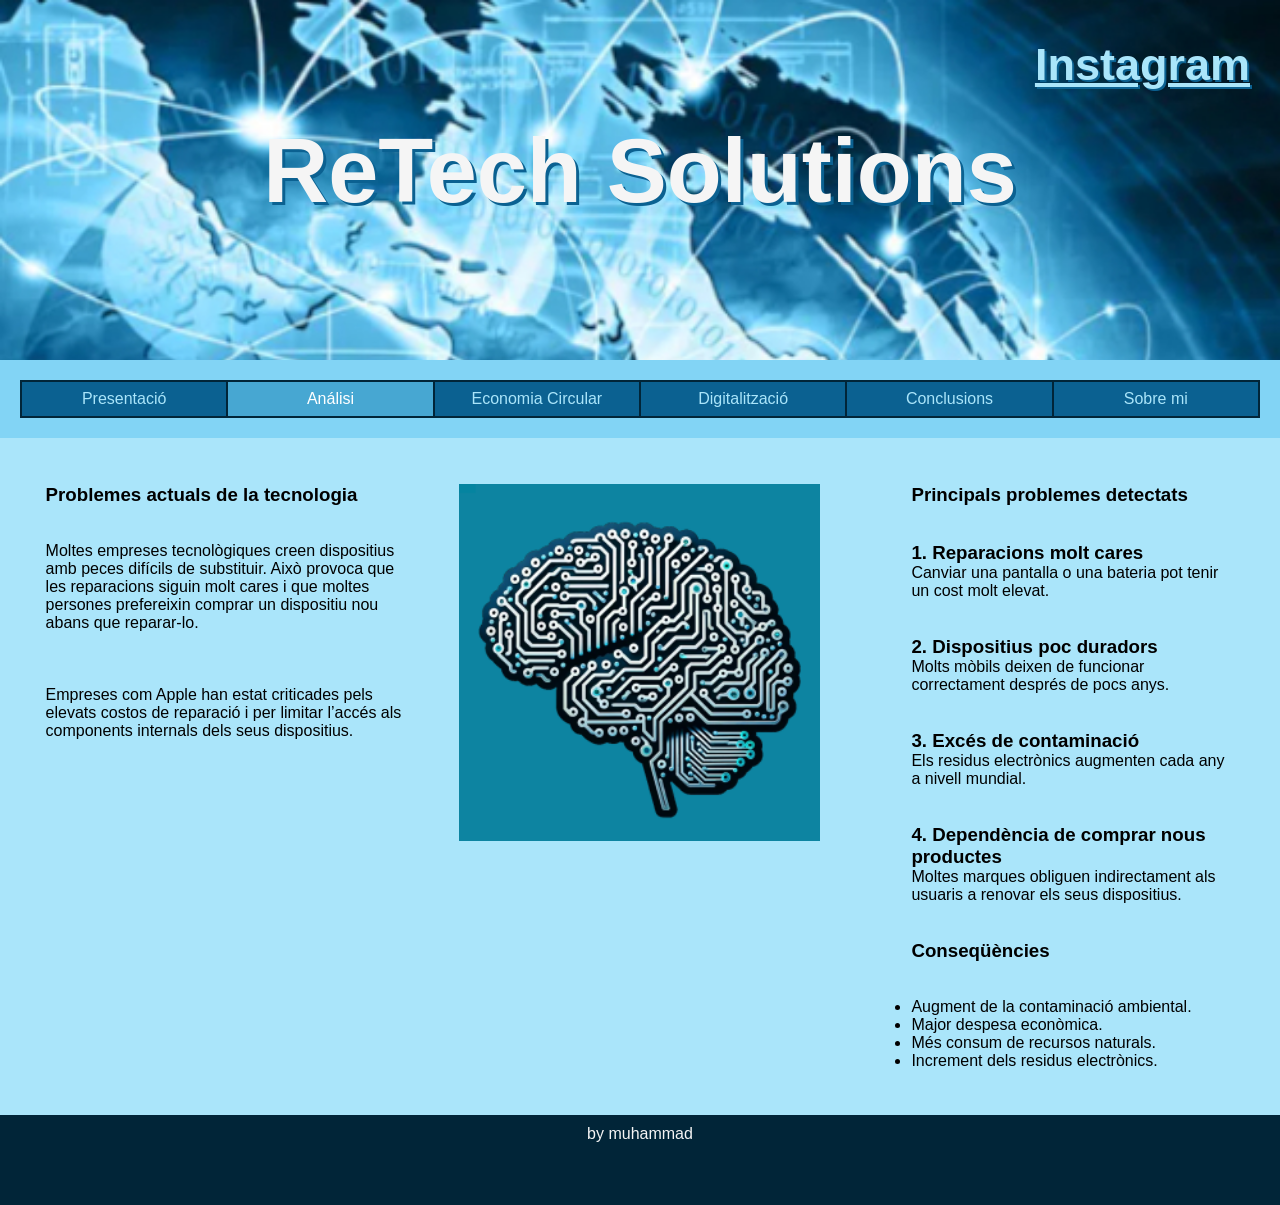
==== analisi.html @ c924d828 "economia-circular" ====
<!DOCTYPE html>
<html lang="ca">

<head>
	<title>ReTech Solutions</title>
	<meta charset="utf-8">
	<meta name="viewport" content="width=device-width, initial-scale=1">
	<link href="css/estils.css" type="text/css" rel="stylesheet">
</head>

<body>

	<header>
		<h4><a href="https://www.instagram.com/ins_eugeni/" target="_blank">Instagram</a></h4>
		<h2>ReTech Solutions</h2>
	</header>

	<section>

		<nav>
			<ul>
				<li><a href="index.html">Presentació</a></li>
				<li><a class="active" href="analisi.html">Análisi</a></li>
				<li><a href="economia-circular.html">Economia Circular</a></li>
				<li><a href="digitalitzacio.html">Digitalització</a></li>
				<li><a href="conclusions.html">Conclusions</a></li>
				<li><a href="sobremi.html">Sobre mi</a></li>
			</ul>
		</nav>

		<article>

			<!--INICI CONTINGUT PÀGINA-->
			<div class="fila">
				<div class="columna">
					<h3>Problemes actuals de la tecnologia</h3><br><br>
					<p>Moltes empreses tecnològiques creen dispositius amb peces difícils de substituir. Això provoca que les reparacions siguin molt cares i que moltes persones prefereixin comprar un dispositiu nou abans que reparar-lo.</p><br><br><br>

					<p>Empreses com Apple han estat criticades pels elevats costos de reparació i per limitar l’accés als components internals dels seus dispositius.</p>
				</div>
				<div class="columna">
					<img src="img/IA.png" alt="Inteligència Artificial">
				</div>
				<div class="columna">
					<ul>
						<h3>Principals problemes detectats</h3><br><br>
						<h3>1. Reparacions molt cares</h3>
						<p>Canviar una pantalla o una bateria pot tenir un cost molt elevat.</p>
						<br><br><h3>2. Dispositius poc duradors</h3>
						<p>Molts mòbils deixen de funcionar correctament després de pocs anys.</p>
						<br><br><h3>3. Excés de contaminació</h3>
						<p>Els residus electrònics augmenten cada any a nivell mundial.</p>
						<br><br><h3>4. Dependència de comprar nous productes</h3>
						<p>Moltes marques obliguen indirectament als usuaris a renovar els seus dispositius.</p>
						<br><br><h3>Conseqüències</h3><br><br>
						<li>Augment de la contaminació ambiental.</li>
						<li>Major despesa econòmica.</li>
						<li>Més consum de recursos naturals.</li>
						<li>Increment dels residus electrònics.</li>
					</ul>
				</div>
			</div>
			<!--FINAL CONTINGUT PÀGINA-->

		</article>

	</section>

	<footer>
		<p>by muhammad</p>
	</footer>

</body>

</html>
---- css/estils.css ----
/* https://coolors.co/image-picker
CSS HEX 
--lapis-lazuli: #0B6191ff;
--picton-blue: #47A7D2ff;
--non-photo-blue: #AAE5FAff;
--pale-azure: #82D4F5ff;
--prussian-blue: #012538ff;*/
* {
  box-sizing: border-box;
  margin: 0;
}
body {
  font-family: Arial, Helvetica, sans-serif;
}

/* Style the header */
header {
  background-color: #012538;
  background-image: url(background.jpg);
  background-size: cover;
  padding: 30px;
  text-align: center;
  font-size: 35px;
  color: whitesmoke;
  height: 40vh;
}
header h2 {
  margin-top: 10vh;
  font-size: 10vh;
  text-shadow: 3px 3px #0B6191;
}
header h4 {
  margin-top: 1vh;
  font-size: 5vh;
  text-shadow: 2px 2px #0B6191;
  float: right;
}
header h4 a {
  color: #AAE5FA;
}

/* Navigation */
nav {
  background: #82D4F5;
  padding: 20px;
}
nav ul {
  list-style-type: none;
  margin: 0;
  padding: 0;
  width: 100%;
  background-color: #0B6191;
  border: 1px solid #012538;
  display: flex;
  justify-content: center;
}
nav ul li {
  text-align: center;
  border: 1px solid #012538;
  width: 20%;
}
nav ul li a {
  display: block;
  color: #AAE5FA;
  padding: 8px 16px;
  text-decoration: none;
}
nav ul li a.active {
  background-color: #47A7D2;
  color: white;
}
nav ul li a:hover:not(.active) {
  background-color: #012538;
  color: white;
}

/* Article section */
article {
  padding: 20px;
  background-color: #AAE5FA;
  display: table;
  width: 100%;
}
article h2 {
  margin: 3vh;
}
article img {
  width: 100%;
}

.fila {
  width: 100%;
  display: flex;
  flex-wrap: wrap;
}
.columna {
  width: 33.3%;
  display: table;
  padding: 2vw;
}

/* Footer */
footer {
  background-color: #012538;
  padding: 10px;
  text-align: center;
  color: whitesmoke;
  height: 7vw;
}

fieldset {
  margin-top: 10px;
  box-shadow: 3px 5px 4px 5px #012538;
}

/* Responsive design */
@media (max-width: 600px) {
  header {
    padding: 10px;
    text-align: center;
    font-size: 1.5em;
    color: #AAE5FA;
    height: 20vh;
  }

  header h2 {
    margin-top: 3vh;
    font-size: 15vh;
    text-shadow: 1px 1px #012538;
  }

  header h4 {
    margin-top: 1vh;
    font-size: 5vh;
    text-shadow: 1px 1px #012538;
  }
}
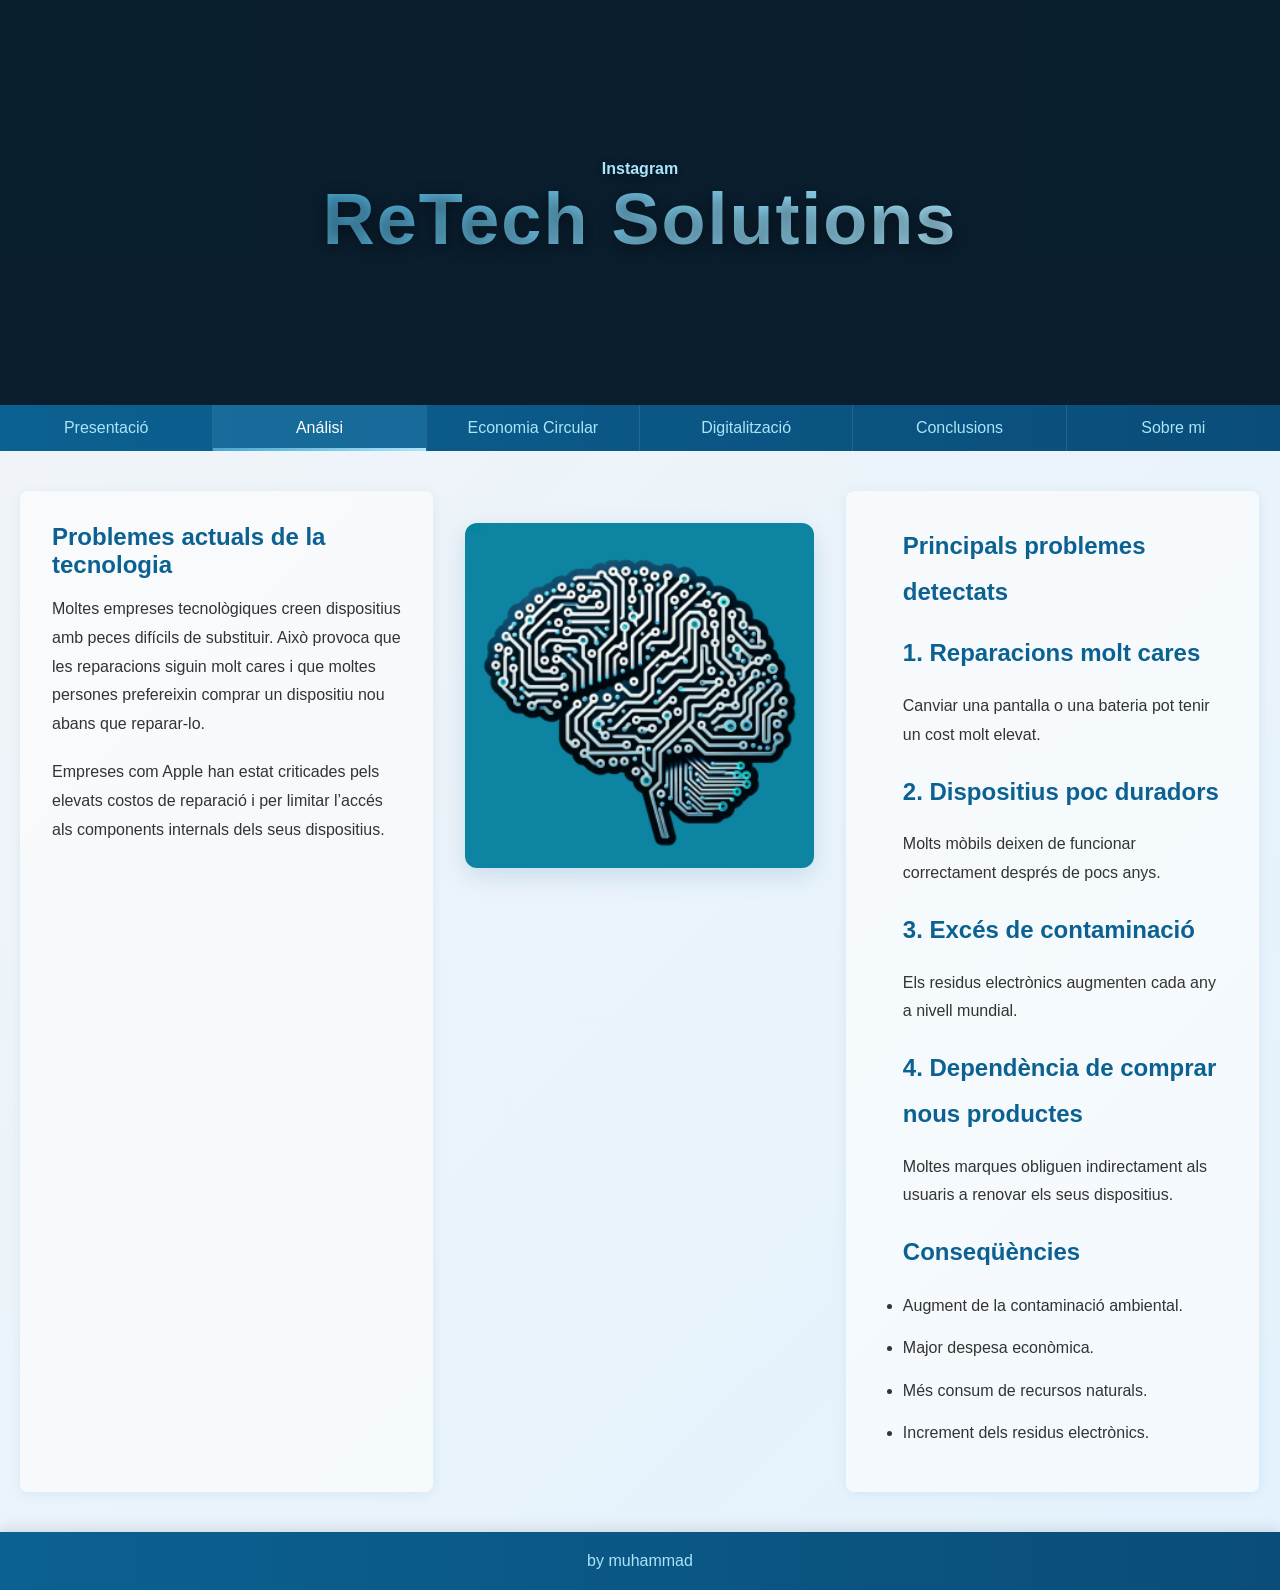
==== commit 1b168593: "final dijous" ====
--- a/analisi.html
+++ b/analisi.html
@@ -1,75 +1,75 @@
-<!DOCTYPE html>
-<html lang="ca">
-
-<head>
-	<title>ReTech Solutions</title>
-	<meta charset="utf-8">
-	<meta name="viewport" content="width=device-width, initial-scale=1">
-	<link href="css/estils.css" type="text/css" rel="stylesheet">
-</head>
-
-<body>
-
-	<header>
-		<h4><a href="https://www.instagram.com/ins_eugeni/" target="_blank">Instagram</a></h4>
-		<h2>ReTech Solutions</h2>
-	</header>
-
-	<section>
-
-		<nav>
-			<ul>
-				<li><a href="index.html">Presentació</a></li>
-				<li><a class="active" href="analisi.html">Análisi</a></li>
-				<li><a href="economia-circular.html">Economia Circular</a></li>
-				<li><a href="digitalitzacio.html">Digitalització</a></li>
-				<li><a href="conclusions.html">Conclusions</a></li>
-				<li><a href="sobremi.html">Sobre mi</a></li>
-			</ul>
-		</nav>
-
-		<article>
-
-			<!--INICI CONTINGUT PÀGINA-->
-			<div class="fila">
-				<div class="columna">
-					<h3>Problemes actuals de la tecnologia</h3><br><br>
-					<p>Moltes empreses tecnològiques creen dispositius amb peces difícils de substituir. Això provoca que les reparacions siguin molt cares i que moltes persones prefereixin comprar un dispositiu nou abans que reparar-lo.</p><br><br><br>
-
-					<p>Empreses com Apple han estat criticades pels elevats costos de reparació i per limitar l’accés als components internals dels seus dispositius.</p>
-				</div>
-				<div class="columna">
-					<img src="img/IA.png" alt="Inteligència Artificial">
-				</div>
-				<div class="columna">
-					<ul>
-						<h3>Principals problemes detectats</h3><br><br>
-						<h3>1. Reparacions molt cares</h3>
-						<p>Canviar una pantalla o una bateria pot tenir un cost molt elevat.</p>
-						<br><br><h3>2. Dispositius poc duradors</h3>
-						<p>Molts mòbils deixen de funcionar correctament després de pocs anys.</p>
-						<br><br><h3>3. Excés de contaminació</h3>
-						<p>Els residus electrònics augmenten cada any a nivell mundial.</p>
-						<br><br><h3>4. Dependència de comprar nous productes</h3>
-						<p>Moltes marques obliguen indirectament als usuaris a renovar els seus dispositius.</p>
-						<br><br><h3>Conseqüències</h3><br><br>
-						<li>Augment de la contaminació ambiental.</li>
-						<li>Major despesa econòmica.</li>
-						<li>Més consum de recursos naturals.</li>
-						<li>Increment dels residus electrònics.</li>
-					</ul>
-				</div>
-			</div>
-			<!--FINAL CONTINGUT PÀGINA-->
-
-		</article>
-
-	</section>
-
-	<footer>
-		<p>by muhammad</p>
-	</footer>
-
-</body>
-
+<!DOCTYPE html>
+<html lang="ca">
+
+<head>
+	<title>ReTech Solutions</title>
+	<meta charset="utf-8">
+	<meta name="viewport" content="width=device-width, initial-scale=1">
+	<link href="css/estils.css" type="text/css" rel="stylesheet">
+</head>
+
+<body>
+
+	<header>
+		<h4><a href="https://www.instagram.com/ins_eugeni/" target="_blank">Instagram</a></h4>
+		<h2>ReTech Solutions</h2>
+	</header>
+
+	<section>
+
+		<nav>
+			<ul>
+				<li><a href="index.html">Presentació</a></li>
+				<li><a class="active" href="analisi.html">Análisi</a></li>
+				<li><a href="economia-circular.html">Economia Circular</a></li>
+				<li><a href="digitalitzacio.html">Digitalització</a></li>
+				<li><a href="conclusions.html">Conclusions</a></li>
+				<li><a href="sobremi.html">Sobre mi</a></li>
+			</ul>
+		</nav>
+
+		<article>
+
+			<!--INICI CONTINGUT PÀGINA-->
+			<div class="fila">
+				<div class="columna">
+					<h3>Problemes actuals de la tecnologia</h3>
+					<p>Moltes empreses tecnològiques creen dispositius amb peces difícils de substituir. Això provoca que les reparacions siguin molt cares i que moltes persones prefereixin comprar un dispositiu nou abans que reparar-lo.</p>
+
+					<p>Empreses com Apple han estat criticades pels elevats costos de reparació i per limitar l’accés als components internals dels seus dispositius.</p>
+				</div>
+				<div class="columna">
+					<img src="img/IA.png" alt="Inteligència Artificial">
+				</div>
+				<div class="columna">
+					<ul>
+						<h3>Principals problemes detectats</h3>
+						<h3>1. Reparacions molt cares</h3>
+						<p>Canviar una pantalla o una bateria pot tenir un cost molt elevat.</p>
+						<h3>2. Dispositius poc duradors</h3>
+						<p>Molts mòbils deixen de funcionar correctament després de pocs anys.</p>
+						<h3>3. Excés de contaminació</h3>
+						<p>Els residus electrònics augmenten cada any a nivell mundial.</p>
+						<h3>4. Dependència de comprar nous productes</h3>
+						<p>Moltes marques obliguen indirectament als usuaris a renovar els seus dispositius.</p>
+						<h3>Conseqüències</h3>
+						<li>Augment de la contaminació ambiental.</li>
+						<li>Major despesa econòmica.</li>
+						<li>Més consum de recursos naturals.</li>
+						<li>Increment dels residus electrònics.</li>
+					</ul>
+				</div>
+			</div>
+			<!--FINAL CONTINGUT PÀGINA-->
+
+		</article>
+
+	</section>
+
+	<footer>
+		<p>by muhammad</p>
+	</footer>
+
+</body>
+
 </html>
--- a/css/estils.css
+++ b/css/estils.css
@@ -1,137 +1,243 @@
-/* https://coolors.co/image-picker
-CSS HEX 
---lapis-lazuli: #0B6191ff;
---picton-blue: #47A7D2ff;
---non-photo-blue: #AAE5FAff;
---pale-azure: #82D4F5ff;
---prussian-blue: #012538ff;*/
-* {
-  box-sizing: border-box;
-  margin: 0;
-}
-body {
-  font-family: Arial, Helvetica, sans-serif;
-}
-
-/* Style the header */
-header {
-  background-color: #012538;
-  background-image: url(background.jpg);
-  background-size: cover;
-  padding: 30px;
-  text-align: center;
-  font-size: 35px;
-  color: whitesmoke;
-  height: 40vh;
-}
-header h2 {
-  margin-top: 10vh;
-  font-size: 10vh;
-  text-shadow: 3px 3px #0B6191;
-}
-header h4 {
-  margin-top: 1vh;
-  font-size: 5vh;
-  text-shadow: 2px 2px #0B6191;
-  float: right;
-}
-header h4 a {
-  color: #AAE5FA;
-}
-
-/* Navigation */
-nav {
-  background: #82D4F5;
-  padding: 20px;
-}
-nav ul {
-  list-style-type: none;
-  margin: 0;
-  padding: 0;
-  width: 100%;
-  background-color: #0B6191;
-  border: 1px solid #012538;
-  display: flex;
-  justify-content: center;
-}
-nav ul li {
-  text-align: center;
-  border: 1px solid #012538;
-  width: 20%;
-}
-nav ul li a {
-  display: block;
-  color: #AAE5FA;
-  padding: 8px 16px;
-  text-decoration: none;
-}
-nav ul li a.active {
-  background-color: #47A7D2;
-  color: white;
-}
-nav ul li a:hover:not(.active) {
-  background-color: #012538;
-  color: white;
-}
-
-/* Article section */
-article {
-  padding: 20px;
-  background-color: #AAE5FA;
-  display: table;
-  width: 100%;
-}
-article h2 {
-  margin: 3vh;
-}
-article img {
-  width: 100%;
-}
-
-.fila {
-  width: 100%;
-  display: flex;
-  flex-wrap: wrap;
-}
-.columna {
-  width: 33.3%;
-  display: table;
-  padding: 2vw;
-}
-
-/* Footer */
-footer {
-  background-color: #012538;
-  padding: 10px;
-  text-align: center;
-  color: whitesmoke;
-  height: 7vw;
-}
-
-fieldset {
-  margin-top: 10px;
-  box-shadow: 3px 5px 4px 5px #012538;
-}
-
-/* Responsive design */
-@media (max-width: 600px) {
-  header {
-    padding: 10px;
-    text-align: center;
-    font-size: 1.5em;
-    color: #AAE5FA;
-    height: 20vh;
-  }
-
-  header h2 {
-    margin-top: 3vh;
-    font-size: 15vh;
-    text-shadow: 1px 1px #012538;
-  }
-
-  header h4 {
-    margin-top: 1vh;
-    font-size: 5vh;
-    text-shadow: 1px 1px #012538;
-  }
+/* https://coolors.co/image-picker
+CSS HEX 
+--lapis-lazuli: #0B6191ff;
+--picton-blue: #47A7D2ff;
+--non-photo-blue: #AAE5FAff;
+--pale-azure: #82D4F5ff;
+--prussian-blue: #012538ff;*/
+* {
+  box-sizing: border-box;
+  margin: 0;
+}
+body {
+  font-family: 'Segoe UI', Tahoma, Geneva, Verdana, sans-serif;
+  background: #f0f4f8;
+}
+
+/* Style the header */
+header {
+  background-color: #0a1f2e;
+  background-image: url(../img/capçelera.png);
+  background-size: cover;
+  background-position: center;
+  background-attachment: fixed;
+  padding: 40px 30px;
+  text-align: center;
+  font-size: 35px;
+  color: #ffffff;
+  height: 45vh;
+  display: flex;
+  flex-direction: column;
+  justify-content: center;
+  align-items: center;
+  position: relative;
+  overflow: hidden;
+}
+header::before {
+  content: '';
+  position: absolute;
+  top: 0;
+  left: 0;
+  right: 0;
+  bottom: 0;
+  background: rgba(10, 31, 46, 0.5);
+  z-index: 1;
+}
+header h2 {
+  margin: 0;
+  font-size: 4.5rem;
+  font-weight: 700;
+  letter-spacing: 2px;
+  text-shadow: 0 4px 15px rgba(0, 0, 0, 0.5);
+  background: linear-gradient(135deg, #47A7D2, #AAE5FA);
+  -webkit-background-clip: text;
+  -webkit-text-fill-color: transparent;
+  background-clip: text;
+  position: relative;
+  z-index: 2;
+}
+header h4 {
+  margin-top: 15px;
+  font-size: 1rem;
+  text-shadow: 0 2px 8px rgba(0, 0, 0, 0.4);
+  float: right;
+  position: relative;
+  z-index: 2;
+  font-weight: 600;
+}
+header h4 a {
+  color: #AAE5FA;
+  text-decoration: none;
+  transition: color 0.3s ease;
+}
+header h4 a:hover {
+  color: #47A7D2;
+}
+
+/* Navigation */
+nav {
+  background: linear-gradient(90deg, #0B6191 0%, #0a4d7a 100%);
+  padding: 0;
+  box-shadow: 0 4px 12px rgba(0, 0, 0, 0.15);
+}
+nav ul {
+  list-style-type: none;
+  margin: 0;
+  padding: 0;
+  width: 100%;
+  display: flex;
+  justify-content: center;
+}
+nav ul li {
+  text-align: center;
+  width: 16.67%;
+  border-right: 1px solid rgba(255, 255, 255, 0.1);
+}
+nav ul li:last-child {
+  border-right: none;
+}
+nav ul li a {
+  display: block;
+  color: #AAE5FA;
+  padding: 14px 16px;
+  text-decoration: none;
+  font-weight: 500;
+  transition: all 0.3s ease;
+  position: relative;
+}
+nav ul li a::after {
+  content: '';
+  position: absolute;
+  bottom: 0;
+  left: 0;
+  width: 0;
+  height: 3px;
+  background: linear-gradient(90deg, #47A7D2, #AAE5FA);
+  transition: width 0.3s ease;
+}
+nav ul li a.active {
+  background-color: rgba(71, 167, 210, 0.2);
+  color: #ffffff;
+}
+nav ul li a.active::after {
+  width: 100%;
+}
+nav ul li a:hover:not(.active) {
+  background-color: rgba(0, 0, 0, 0.2);
+  color: #ffffff;
+}
+
+/* Article section */
+article {
+  padding: 40px 20px;
+  background: linear-gradient(135deg, #f0f4f8 0%, #e3f2fd 100%);
+  display: table;
+  width: 100%;
+}
+article h2 {
+  margin: 3vh;
+  color: #0B6191;
+  font-size: 2.5rem;
+  font-weight: 700;
+}
+article h3 {
+  color: #0B6191;
+  font-size: 1.5rem;
+  font-weight: 600;
+  margin: 0 0 1rem 0;
+}
+article p {
+  color: #333333;
+  line-height: 1.8;
+  font-size: 1rem;
+  margin: 0 0 1.2rem 0;
+}
+article img {
+  width: 100%;
+  border-radius: 12px;
+  box-shadow: 0 8px 24px rgba(11, 97, 145, 0.15);
+  transition: transform 0.3s ease, box-shadow 0.3s ease;
+}
+article img:hover {
+  transform: scale(1.02);
+  box-shadow: 0 12px 32px rgba(11, 97, 145, 0.25);
+}
+
+.fila {
+  width: 100%;
+  display: flex;
+  flex-wrap: wrap;
+  gap: 0;
+}
+.columna {
+  width: 33.3%;
+  display: table;
+  padding: 2.5vw;
+}
+.columna:first-child,
+.columna:nth-child(3) {
+  background-color: rgba(255, 255, 255, 0.6);
+  border-radius: 8px;
+  box-shadow: 0 2px 12px rgba(11, 97, 145, 0.08);
+}
+.columna h3 {
+  margin: 0 0 1rem 0;
+}
+.columna ol,
+.columna ul {
+  color: #333333;
+  padding-left: 25px;
+  line-height: 1.9;
+}
+.columna li {
+  margin-bottom: 12px;
+  font-weight: 500;
+}
+.columna li p {
+  margin: 0.35rem 0 0 0;
+  font-weight: 400;
+}
+.fila-conclusions .columna-text {
+  width: 66.6%;
+}
+.fila-conclusions .columna-img {
+  width: 33.3%;
+}
+
+/* Footer */
+footer {
+  background: linear-gradient(90deg, #0B6191 0%, #0a4d7a 100%);
+  padding: 20px;
+  text-align: center;
+  color: #AAE5FA;
+  font-weight: 500;
+  box-shadow: 0 -4px 12px rgba(0, 0, 0, 0.1);
+}
+
+fieldset {
+  margin-top: 10px;
+  box-shadow: 3px 5px 4px 5px #012538;
+}
+
+/* Responsive design */
+@media (max-width: 600px) {
+  header {
+    padding: 10px;
+    text-align: center;
+    font-size: 1.5em;
+    color: #AAE5FA;
+    height: 20vh;
+  }
+
+  header h2 {
+    margin-top: 3vh;
+    font-size: 15vh;
+    text-shadow: 1px 1px #012538;
+  }
+
+  header h4 {
+    margin-top: 1vh;
+    font-size: 5vh;
+    text-shadow: 1px 1px #012538;
+  }
 }
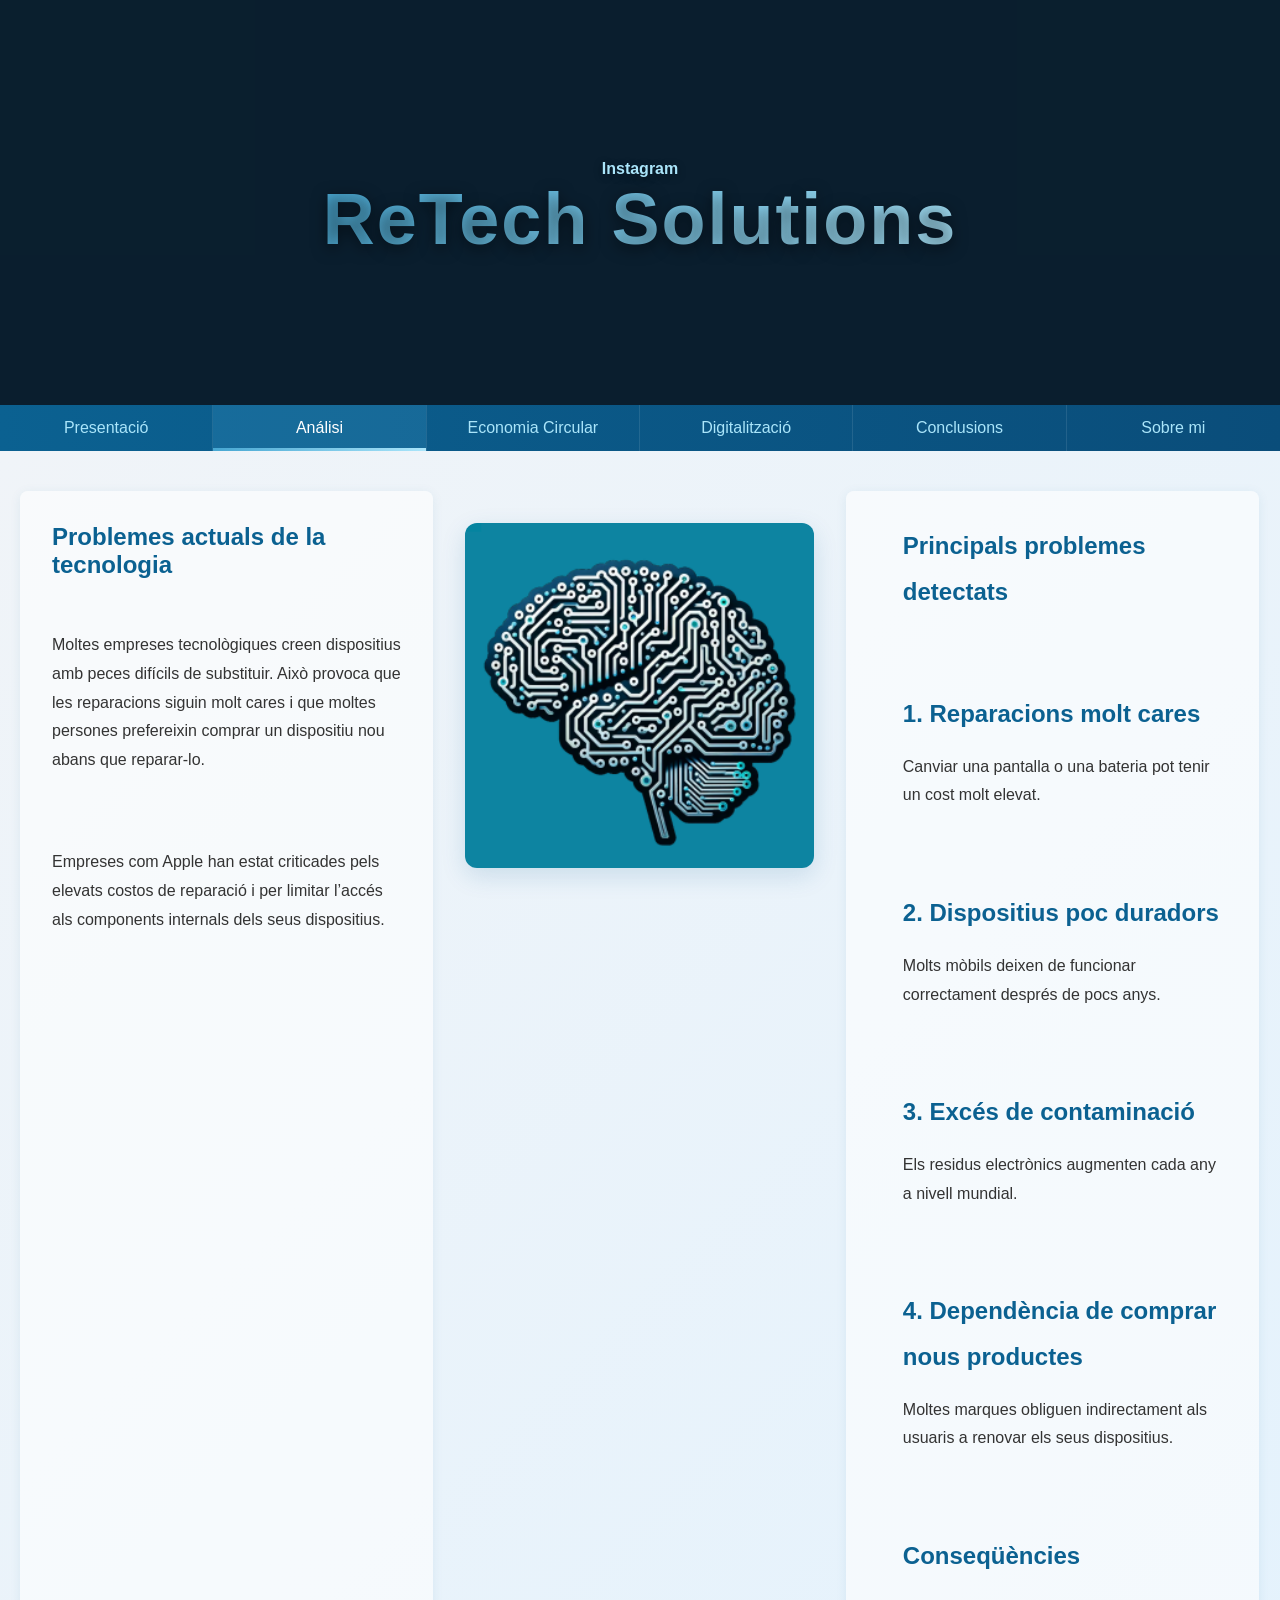
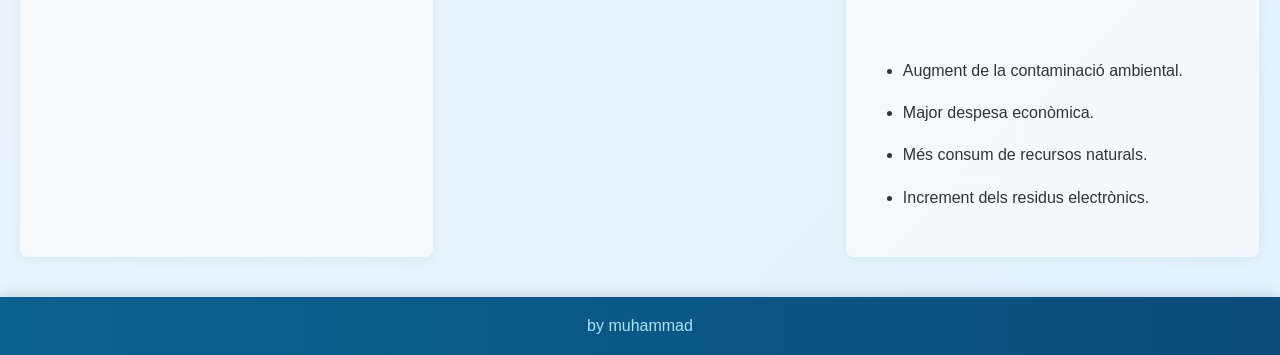
==== commit 09f8cf5a: "aaa" ====
--- a/analisi.html
+++ b/analisi.html
@@ -1,75 +1,75 @@
-<!DOCTYPE html>
-<html lang="ca">
-
-<head>
-	<title>ReTech Solutions</title>
-	<meta charset="utf-8">
-	<meta name="viewport" content="width=device-width, initial-scale=1">
-	<link href="css/estils.css" type="text/css" rel="stylesheet">
-</head>
-
-<body>
-
-	<header>
-		<h4><a href="https://www.instagram.com/ins_eugeni/" target="_blank">Instagram</a></h4>
-		<h2>ReTech Solutions</h2>
-	</header>
-
-	<section>
-
-		<nav>
-			<ul>
-				<li><a href="index.html">Presentació</a></li>
-				<li><a class="active" href="analisi.html">Análisi</a></li>
-				<li><a href="economia-circular.html">Economia Circular</a></li>
-				<li><a href="digitalitzacio.html">Digitalització</a></li>
-				<li><a href="conclusions.html">Conclusions</a></li>
-				<li><a href="sobremi.html">Sobre mi</a></li>
-			</ul>
-		</nav>
-
-		<article>
-
-			<!--INICI CONTINGUT PÀGINA-->
-			<div class="fila">
-				<div class="columna">
-					<h3>Problemes actuals de la tecnologia</h3>
-					<p>Moltes empreses tecnològiques creen dispositius amb peces difícils de substituir. Això provoca que les reparacions siguin molt cares i que moltes persones prefereixin comprar un dispositiu nou abans que reparar-lo.</p>
-
-					<p>Empreses com Apple han estat criticades pels elevats costos de reparació i per limitar l’accés als components internals dels seus dispositius.</p>
-				</div>
-				<div class="columna">
-					<img src="img/IA.png" alt="Inteligència Artificial">
-				</div>
-				<div class="columna">
-					<ul>
-						<h3>Principals problemes detectats</h3>
-						<h3>1. Reparacions molt cares</h3>
-						<p>Canviar una pantalla o una bateria pot tenir un cost molt elevat.</p>
-						<h3>2. Dispositius poc duradors</h3>
-						<p>Molts mòbils deixen de funcionar correctament després de pocs anys.</p>
-						<h3>3. Excés de contaminació</h3>
-						<p>Els residus electrònics augmenten cada any a nivell mundial.</p>
-						<h3>4. Dependència de comprar nous productes</h3>
-						<p>Moltes marques obliguen indirectament als usuaris a renovar els seus dispositius.</p>
-						<h3>Conseqüències</h3>
-						<li>Augment de la contaminació ambiental.</li>
-						<li>Major despesa econòmica.</li>
-						<li>Més consum de recursos naturals.</li>
-						<li>Increment dels residus electrònics.</li>
-					</ul>
-				</div>
-			</div>
-			<!--FINAL CONTINGUT PÀGINA-->
-
-		</article>
-
-	</section>
-
-	<footer>
-		<p>by muhammad</p>
-	</footer>
-
-</body>
-
+<!DOCTYPE html>
+<html lang="ca">
+
+<head>
+	<title>ReTech Solutions</title>
+	<meta charset="utf-8">
+	<meta name="viewport" content="width=device-width, initial-scale=1">
+	<link href="css/estils.css" type="text/css" rel="stylesheet">
+</head>
+
+<body>
+
+	<header>
+		<h4><a href="https://www.instagram.com/ins_eugeni/" target="_blank">Instagram</a></h4>
+		<h2>ReTech Solutions</h2>
+	</header>
+
+	<section>
+
+		<nav>
+			<ul>
+				<li><a href="index.html">Presentació</a></li>
+				<li><a class="active" href="analisi.html">Análisi</a></li>
+				<li><a href="economia-circular.html">Economia Circular</a></li>
+				<li><a href="digitalitzacio.html">Digitalització</a></li>
+				<li><a href="conclusions.html">Conclusions</a></li>
+				<li><a href="sobremi.html">Sobre mi</a></li>
+			</ul>
+		</nav>
+
+		<article>
+
+			<!--INICI CONTINGUT PÀGINA-->
+			<div class="fila">
+				<div class="columna">
+					<h3>Problemes actuals de la tecnologia</h3><br><br>
+					<p>Moltes empreses tecnològiques creen dispositius amb peces difícils de substituir. Això provoca que les reparacions siguin molt cares i que moltes persones prefereixin comprar un dispositiu nou abans que reparar-lo.</p><br><br><br>
+
+					<p>Empreses com Apple han estat criticades pels elevats costos de reparació i per limitar l’accés als components internals dels seus dispositius.</p>
+				</div>
+				<div class="columna">
+					<img src="img/IA.png" alt="Inteligència Artificial">
+				</div>
+				<div class="columna">
+					<ul>
+						<h3>Principals problemes detectats</h3><br><br>
+						<h3>1. Reparacions molt cares</h3>
+						<p>Canviar una pantalla o una bateria pot tenir un cost molt elevat.</p>
+						<br><br><h3>2. Dispositius poc duradors</h3>
+						<p>Molts mòbils deixen de funcionar correctament després de pocs anys.</p>
+						<br><br><h3>3. Excés de contaminació</h3>
+						<p>Els residus electrònics augmenten cada any a nivell mundial.</p>
+						<br><br><h3>4. Dependència de comprar nous productes</h3>
+						<p>Moltes marques obliguen indirectament als usuaris a renovar els seus dispositius.</p>
+						<br><br><h3>Conseqüències</h3><br><br>
+						<li>Augment de la contaminació ambiental.</li>
+						<li>Major despesa econòmica.</li>
+						<li>Més consum de recursos naturals.</li>
+						<li>Increment dels residus electrònics.</li>
+					</ul>
+				</div>
+			</div>
+			<!--FINAL CONTINGUT PÀGINA-->
+
+		</article>
+
+	</section>
+
+	<footer>
+		<p>by muhammad</p>
+	</footer>
+
+</body>
+
 </html>
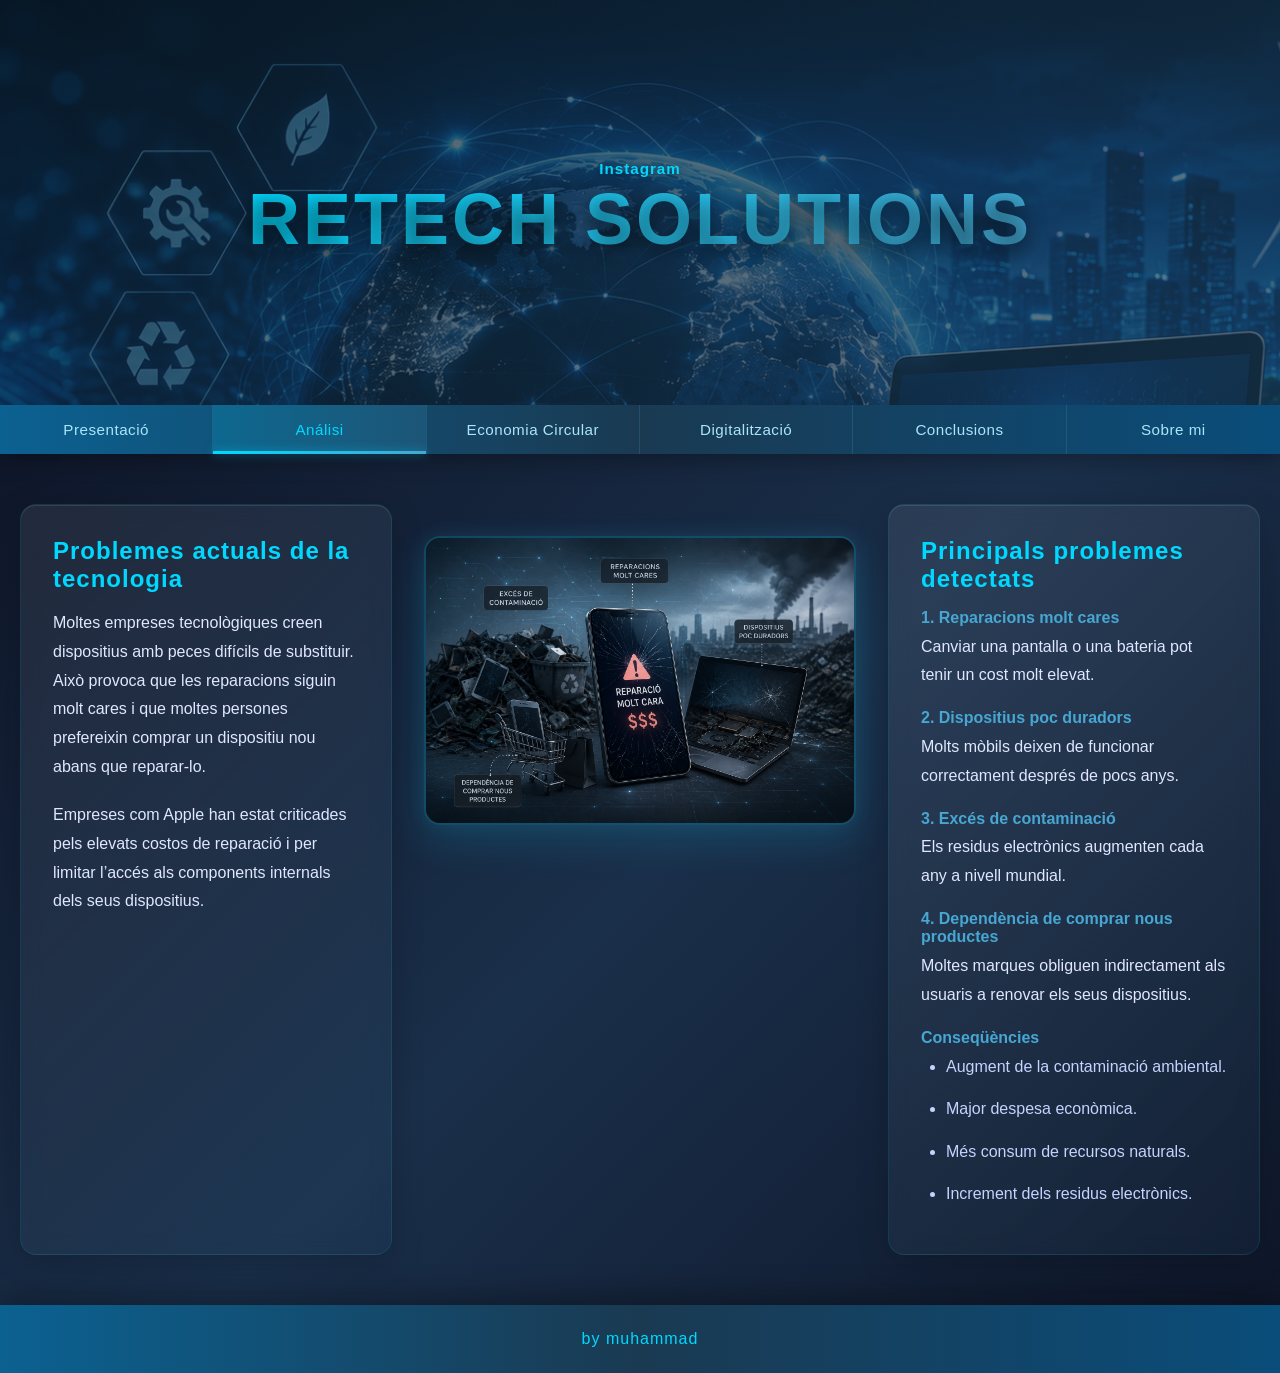
==== commit 29c32af6: "a" ====
--- a/analisi.html
+++ b/analisi.html
@@ -31,33 +31,35 @@
 		<article>
 
 			<!--INICI CONTINGUT PÀGINA-->
-			<div class="fila">
+			<div class="fila fila-grande-img">
 				<div class="columna">
-					<h3>Problemes actuals de la tecnologia</h3><br><br>
-					<p>Moltes empreses tecnològiques creen dispositius amb peces difícils de substituir. Això provoca que les reparacions siguin molt cares i que moltes persones prefereixin comprar un dispositiu nou abans que reparar-lo.</p><br><br><br>
+					<h3>Problemes actuals de la tecnologia</h3>
+					<p>Moltes empreses tecnològiques creen dispositius amb peces difícils de substituir. Això provoca que les reparacions siguin molt cares i que moltes persones prefereixin comprar un dispositiu nou abans que reparar-lo.</p>
 
 					<p>Empreses com Apple han estat criticades pels elevats costos de reparació i per limitar l’accés als components internals dels seus dispositius.</p>
 				</div>
 				<div class="columna">
-					<img src="img/IA.png" alt="Inteligència Artificial">
+					<img src="img/Analisi.png" alt="Inteligència Artificial">
 				</div>
 				<div class="columna">
-					<ul>
-						<h3>Principals problemes detectats</h3><br><br>
-						<h3>1. Reparacions molt cares</h3>
+					<div class="problemes-detectats">
+						<h3>Principals problemes detectats</h3>
+						<h4>1. Reparacions molt cares</h4>
 						<p>Canviar una pantalla o una bateria pot tenir un cost molt elevat.</p>
-						<br><br><h3>2. Dispositius poc duradors</h3>
+						<h4>2. Dispositius poc duradors</h4>
 						<p>Molts mòbils deixen de funcionar correctament després de pocs anys.</p>
-						<br><br><h3>3. Excés de contaminació</h3>
+						<h4>3. Excés de contaminació</h4>
 						<p>Els residus electrònics augmenten cada any a nivell mundial.</p>
-						<br><br><h3>4. Dependència de comprar nous productes</h3>
+						<h4>4. Dependència de comprar nous productes</h4>
 						<p>Moltes marques obliguen indirectament als usuaris a renovar els seus dispositius.</p>
-						<br><br><h3>Conseqüències</h3><br><br>
-						<li>Augment de la contaminació ambiental.</li>
-						<li>Major despesa econòmica.</li>
-						<li>Més consum de recursos naturals.</li>
-						<li>Increment dels residus electrònics.</li>
-					</ul>
+						<h4>Conseqüències</h4>
+						<ul>
+							<li>Augment de la contaminació ambiental.</li>
+							<li>Major despesa econòmica.</li>
+							<li>Més consum de recursos naturals.</li>
+							<li>Increment dels residus electrònics.</li>
+						</ul>
+					</div>
 				</div>
 			</div>
 			<!--FINAL CONTINGUT PÀGINA-->
--- a/css/estils.css
+++ b/css/estils.css
@@ -1,243 +1,289 @@
-/* https://coolors.co/image-picker
-CSS HEX 
---lapis-lazuli: #0B6191ff;
---picton-blue: #47A7D2ff;
---non-photo-blue: #AAE5FAff;
---pale-azure: #82D4F5ff;
---prussian-blue: #012538ff;*/
-* {
-  box-sizing: border-box;
-  margin: 0;
-}
-body {
-  font-family: 'Segoe UI', Tahoma, Geneva, Verdana, sans-serif;
-  background: #f0f4f8;
-}
-
-/* Style the header */
-header {
-  background-color: #0a1f2e;
-  background-image: url(../img/capçelera.png);
-  background-size: cover;
-  background-position: center;
-  background-attachment: fixed;
-  padding: 40px 30px;
-  text-align: center;
-  font-size: 35px;
-  color: #ffffff;
-  height: 45vh;
-  display: flex;
-  flex-direction: column;
-  justify-content: center;
-  align-items: center;
-  position: relative;
-  overflow: hidden;
-}
-header::before {
-  content: '';
-  position: absolute;
-  top: 0;
-  left: 0;
-  right: 0;
-  bottom: 0;
-  background: rgba(10, 31, 46, 0.5);
-  z-index: 1;
-}
-header h2 {
-  margin: 0;
-  font-size: 4.5rem;
-  font-weight: 700;
-  letter-spacing: 2px;
-  text-shadow: 0 4px 15px rgba(0, 0, 0, 0.5);
-  background: linear-gradient(135deg, #47A7D2, #AAE5FA);
-  -webkit-background-clip: text;
-  -webkit-text-fill-color: transparent;
-  background-clip: text;
-  position: relative;
-  z-index: 2;
-}
-header h4 {
-  margin-top: 15px;
-  font-size: 1rem;
-  text-shadow: 0 2px 8px rgba(0, 0, 0, 0.4);
-  float: right;
-  position: relative;
-  z-index: 2;
-  font-weight: 600;
-}
-header h4 a {
-  color: #AAE5FA;
-  text-decoration: none;
-  transition: color 0.3s ease;
-}
-header h4 a:hover {
-  color: #47A7D2;
-}
-
-/* Navigation */
-nav {
-  background: linear-gradient(90deg, #0B6191 0%, #0a4d7a 100%);
-  padding: 0;
-  box-shadow: 0 4px 12px rgba(0, 0, 0, 0.15);
-}
-nav ul {
-  list-style-type: none;
-  margin: 0;
-  padding: 0;
-  width: 100%;
-  display: flex;
-  justify-content: center;
-}
-nav ul li {
-  text-align: center;
-  width: 16.67%;
-  border-right: 1px solid rgba(255, 255, 255, 0.1);
-}
-nav ul li:last-child {
-  border-right: none;
-}
-nav ul li a {
-  display: block;
-  color: #AAE5FA;
-  padding: 14px 16px;
-  text-decoration: none;
-  font-weight: 500;
-  transition: all 0.3s ease;
-  position: relative;
-}
-nav ul li a::after {
-  content: '';
-  position: absolute;
-  bottom: 0;
-  left: 0;
-  width: 0;
-  height: 3px;
-  background: linear-gradient(90deg, #47A7D2, #AAE5FA);
-  transition: width 0.3s ease;
-}
-nav ul li a.active {
-  background-color: rgba(71, 167, 210, 0.2);
-  color: #ffffff;
-}
-nav ul li a.active::after {
-  width: 100%;
-}
-nav ul li a:hover:not(.active) {
-  background-color: rgba(0, 0, 0, 0.2);
-  color: #ffffff;
-}
-
-/* Article section */
-article {
-  padding: 40px 20px;
-  background: linear-gradient(135deg, #f0f4f8 0%, #e3f2fd 100%);
-  display: table;
-  width: 100%;
-}
-article h2 {
-  margin: 3vh;
-  color: #0B6191;
-  font-size: 2.5rem;
-  font-weight: 700;
-}
-article h3 {
-  color: #0B6191;
-  font-size: 1.5rem;
-  font-weight: 600;
-  margin: 0 0 1rem 0;
-}
-article p {
-  color: #333333;
-  line-height: 1.8;
-  font-size: 1rem;
-  margin: 0 0 1.2rem 0;
-}
-article img {
-  width: 100%;
-  border-radius: 12px;
-  box-shadow: 0 8px 24px rgba(11, 97, 145, 0.15);
-  transition: transform 0.3s ease, box-shadow 0.3s ease;
-}
-article img:hover {
-  transform: scale(1.02);
-  box-shadow: 0 12px 32px rgba(11, 97, 145, 0.25);
-}
-
-.fila {
-  width: 100%;
-  display: flex;
-  flex-wrap: wrap;
-  gap: 0;
-}
-.columna {
-  width: 33.3%;
-  display: table;
-  padding: 2.5vw;
-}
-.columna:first-child,
-.columna:nth-child(3) {
-  background-color: rgba(255, 255, 255, 0.6);
-  border-radius: 8px;
-  box-shadow: 0 2px 12px rgba(11, 97, 145, 0.08);
-}
-.columna h3 {
-  margin: 0 0 1rem 0;
-}
-.columna ol,
-.columna ul {
-  color: #333333;
-  padding-left: 25px;
-  line-height: 1.9;
-}
-.columna li {
-  margin-bottom: 12px;
-  font-weight: 500;
-}
-.columna li p {
-  margin: 0.35rem 0 0 0;
-  font-weight: 400;
-}
-.fila-conclusions .columna-text {
-  width: 66.6%;
-}
-.fila-conclusions .columna-img {
-  width: 33.3%;
-}
-
-/* Footer */
-footer {
-  background: linear-gradient(90deg, #0B6191 0%, #0a4d7a 100%);
-  padding: 20px;
-  text-align: center;
-  color: #AAE5FA;
-  font-weight: 500;
-  box-shadow: 0 -4px 12px rgba(0, 0, 0, 0.1);
-}
-
-fieldset {
-  margin-top: 10px;
-  box-shadow: 3px 5px 4px 5px #012538;
-}
-
-/* Responsive design */
-@media (max-width: 600px) {
-  header {
-    padding: 10px;
-    text-align: center;
-    font-size: 1.5em;
-    color: #AAE5FA;
-    height: 20vh;
-  }
-
-  header h2 {
-    margin-top: 3vh;
-    font-size: 15vh;
-    text-shadow: 1px 1px #012538;
-  }
-
-  header h4 {
-    margin-top: 1vh;
-    font-size: 5vh;
-    text-shadow: 1px 1px #012538;
-  }
+/* https://coolors.co/image-picker
+CSS HEX 
+--lapis-lazuli: #0B6191ff;
+--picton-blue: #47A7D2ff;
+--non-photo-blue: #AAE5FAff;
+--pale-azure: #82D4F5ff;
+--prussian-blue: #012538ff;*/
+* {
+  box-sizing: border-box;
+  margin: 0;
+}
+body {
+  font-family: -apple-system, BlinkMacSystemFont, 'Segoe UI', 'Roboto', 'Oxygen', 'Ubuntu', sans-serif;
+  background: linear-gradient(135deg, #0f172a 0%, #1e3a5f 100%);
+  color: #f0f4f8;
+}
+
+/* Style the header */
+header {
+  background: linear-gradient(135deg, #0a1f2e 0%, #1a3a52 100%);
+  background-image: url(Capçelera.png);
+  background-size: cover;
+  background-position: center;
+  background-attachment: fixed;
+  background-blend-mode: overlay;
+  padding: 40px 30px;
+  text-align: center;
+  font-size: 35px;
+  color: #ffffff;
+  height: 45vh;
+  display: flex;
+  flex-direction: column;
+  justify-content: center;
+  align-items: center;
+  position: relative;
+  overflow: hidden;
+  box-shadow: 0 10px 40px rgba(0, 0, 0, 0.3);
+}
+header::before {
+  content: '';
+  position: absolute;
+  top: 0;
+  left: 0;
+  right: 0;
+  bottom: 0;
+  background: linear-gradient(135deg, rgba(10, 31, 46, 0.7) 0%, rgba(26, 58, 82, 0.7) 100%);
+  z-index: 1;
+}
+header h2 {
+  margin: 0;
+  font-size: 4.5rem;
+  font-weight: 800;
+  letter-spacing: 3px;
+  text-shadow: 0 8px 20px rgba(0, 0, 0, 0.6);
+  background: linear-gradient(135deg, #00d9ff 0%, #47A7D2 100%);
+  -webkit-background-clip: text;
+  -webkit-text-fill-color: transparent;
+  background-clip: text;
+  position: relative;
+  z-index: 2;
+  text-transform: uppercase;
+}
+header h4 {
+  margin-top: 15px;
+  font-size: 1rem;
+  text-shadow: 0 2px 8px rgba(0, 0, 0, 0.4);
+  float: right;
+  position: relative;
+  z-index: 2;
+  font-weight: 600;
+  letter-spacing: 1px;
+}
+header h4 a {
+  color: #00d9ff;
+  text-decoration: none;
+  transition: all 0.3s ease;
+  font-size: 0.95rem;
+  border-bottom: 2px solid transparent;
+  padding-bottom: 5px;
+}
+header h4 a:hover {
+  color: #47A7D2;
+  border-bottom-color: #00d9ff;
+}
+
+/* Navigation */
+nav {
+  background: linear-gradient(90deg, #0B6191 0%, #1a3a52 50%, #0a4d7a 100%);
+  padding: 0;
+  box-shadow: 0 8px 20px rgba(0, 0, 0, 0.25);
+  backdrop-filter: blur(10px);
+}
+nav ul {
+  list-style-type: none;
+  margin: 0;
+  padding: 0;
+  width: 100%;
+  display: flex;
+  justify-content: center;
+}
+nav ul li {
+  text-align: center;
+  width: 16.67%;
+  border-right: 1px solid rgba(71, 167, 210, 0.2);
+}
+nav ul li:last-child {
+  border-right: none;
+}
+nav ul li a {
+  display: block;
+  color: #AAE5FA;
+  padding: 16px 16px;
+  text-decoration: none;
+  font-weight: 500;
+  transition: all 0.4s ease;
+  position: relative;
+  font-size: 0.95rem;
+  letter-spacing: 0.5px;
+}
+nav ul li a::after {
+  content: '';
+  position: absolute;
+  bottom: 0;
+  left: 0;
+  width: 0;
+  height: 3px;
+  background: linear-gradient(90deg, #00d9ff, #47A7D2);
+  transition: width 0.4s ease;
+  box-shadow: 0 0 10px rgba(0, 217, 255, 0.5);
+}
+nav ul li a.active {
+  background: linear-gradient(90deg, rgba(0, 217, 255, 0.15) 0%, rgba(71, 167, 210, 0.15) 100%);
+  color: #00d9ff;
+}
+nav ul li a.active::after {
+  width: 100%;
+}
+nav ul li a:hover:not(.active) {
+  background: rgba(71, 167, 210, 0.1);
+  color: #00d9ff;
+}
+
+/* Article section */
+article {
+  padding: 50px 20px;
+  background: linear-gradient(135deg, #0f172a 0%, #1a2f4a 50%, #0f172a 100%);
+  display: table;
+  width: 100%;
+  min-height: calc(100vh - 200px);
+}
+article h2 {
+  margin: 3vh;
+  color: #00d9ff;
+  font-size: 2.5rem;
+  font-weight: 800;
+  letter-spacing: 2px;
+}
+article h3 {
+  color: #00d9ff;
+  font-size: 1.5rem;
+  font-weight: 700;
+  margin: 0 0 1rem 0;
+  letter-spacing: 1px;
+}
+.problemes-detectats h4 {
+  color: #47A7D2;
+  font-size: 1rem;
+  font-weight: 600;
+  margin: 0.8rem 0 0.35rem 0;
+}
+article h4 {
+  color: #47A7D2;
+  font-size: 1.15rem;
+  font-weight: 700;
+  margin: 1rem 0 0.5rem 0;
+}
+article p {
+  color: #e0e7ff;
+  line-height: 1.8;
+  font-size: 1rem;
+  margin: 0 0 1.2rem 0;
+  font-weight: 300;
+}
+article img {
+  width: 100%;
+  border-radius: 16px;
+  box-shadow: 0 15px 40px rgba(0, 217, 255, 0.15), 0 0 20px rgba(71, 167, 210, 0.1);
+  transition: all 0.4s cubic-bezier(0.4, 0, 0.2, 1);
+  border: 2px solid rgba(0, 217, 255, 0.2);
+}
+article img:hover {
+  transform: translateY(-5px) scale(1.02);
+  box-shadow: 0 20px 50px rgba(0, 217, 255, 0.25), 0 0 30px rgba(71, 167, 210, 0.2);
+  border-color: rgba(0, 217, 255, 0.4);
+}
+
+.fila {
+  width: 100%;
+  display: flex;
+  flex-wrap: wrap;
+  gap: 0;
+}
+.fila.fila-grande-img .columna:first-child,
+.fila.fila-grande-img .columna:last-child {
+  width: 30%;
+}
+.fila.fila-grande-img .columna:nth-child(2) {
+  width: 40%;
+}
+.columna {
+  width: 33.3%;
+  display: table;
+  padding: 2.5vw;
+}
+.columna:first-child,
+.columna:nth-child(3) {
+  background: linear-gradient(135deg, rgba(255, 255, 255, 0.08) 0%, rgba(71, 167, 210, 0.05) 100%);
+  border-radius: 16px;
+  box-shadow: 0 8px 32px rgba(0, 0, 0, 0.2), inset 0 1px 0 rgba(255, 255, 255, 0.1);
+  border: 1px solid rgba(0, 217, 255, 0.1);
+  backdrop-filter: blur(10px);
+}
+.columna h3 {
+  margin: 0 0 1rem 0;
+}
+.columna ol,
+.columna ul {
+  color: #e0e7ff;
+  padding-left: 25px;
+  line-height: 1.9;
+}
+.columna li {
+  margin-bottom: 12px;
+  font-weight: 400;
+  color: #c5d3ff;
+}
+.columna li p {
+  margin: 0.35rem 0 0 0;
+  font-weight: 300;
+}
+.fila-conclusions .columna-text {
+  width: 70%;
+}
+.fila-conclusions .columna-img {
+  width: 30%;
+}
+
+/* Footer */
+footer {
+  background: linear-gradient(90deg, #0B6191 0%, #1a3a52 50%, #0a4d7a 100%);
+  padding: 25px;
+  text-align: center;
+  color: #00d9ff;
+  font-weight: 500;
+  box-shadow: 0 -10px 30px rgba(0, 0, 0, 0.3);
+  letter-spacing: 1px;
+}
+
+fieldset {
+  margin-top: 10px;
+  background: linear-gradient(135deg, rgba(0, 217, 255, 0.1) 0%, rgba(71, 167, 210, 0.05) 100%);
+  border: 1px solid rgba(0, 217, 255, 0.2);
+  border-radius: 12px;
+  padding: 15px;
+  box-shadow: 0 4px 12px rgba(0, 217, 255, 0.1);
+}
+
+/* Responsive design */
+@media (max-width: 600px) {
+  header {
+    padding: 10px;
+    text-align: center;
+    font-size: 1.5em;
+    color: #00d9ff;
+    height: 20vh;
+  }
+
+  header h2 {
+    margin-top: 3vh;
+    font-size: 15vh;
+    text-shadow: 0 4px 15px rgba(0, 217, 255, 0.3);
+  }
+
+  header h4 {
+    margin-top: 1vh;
+    font-size: 5vh;
+    text-shadow: 0 2px 8px rgba(0, 217, 255, 0.2);
+  }
 }
